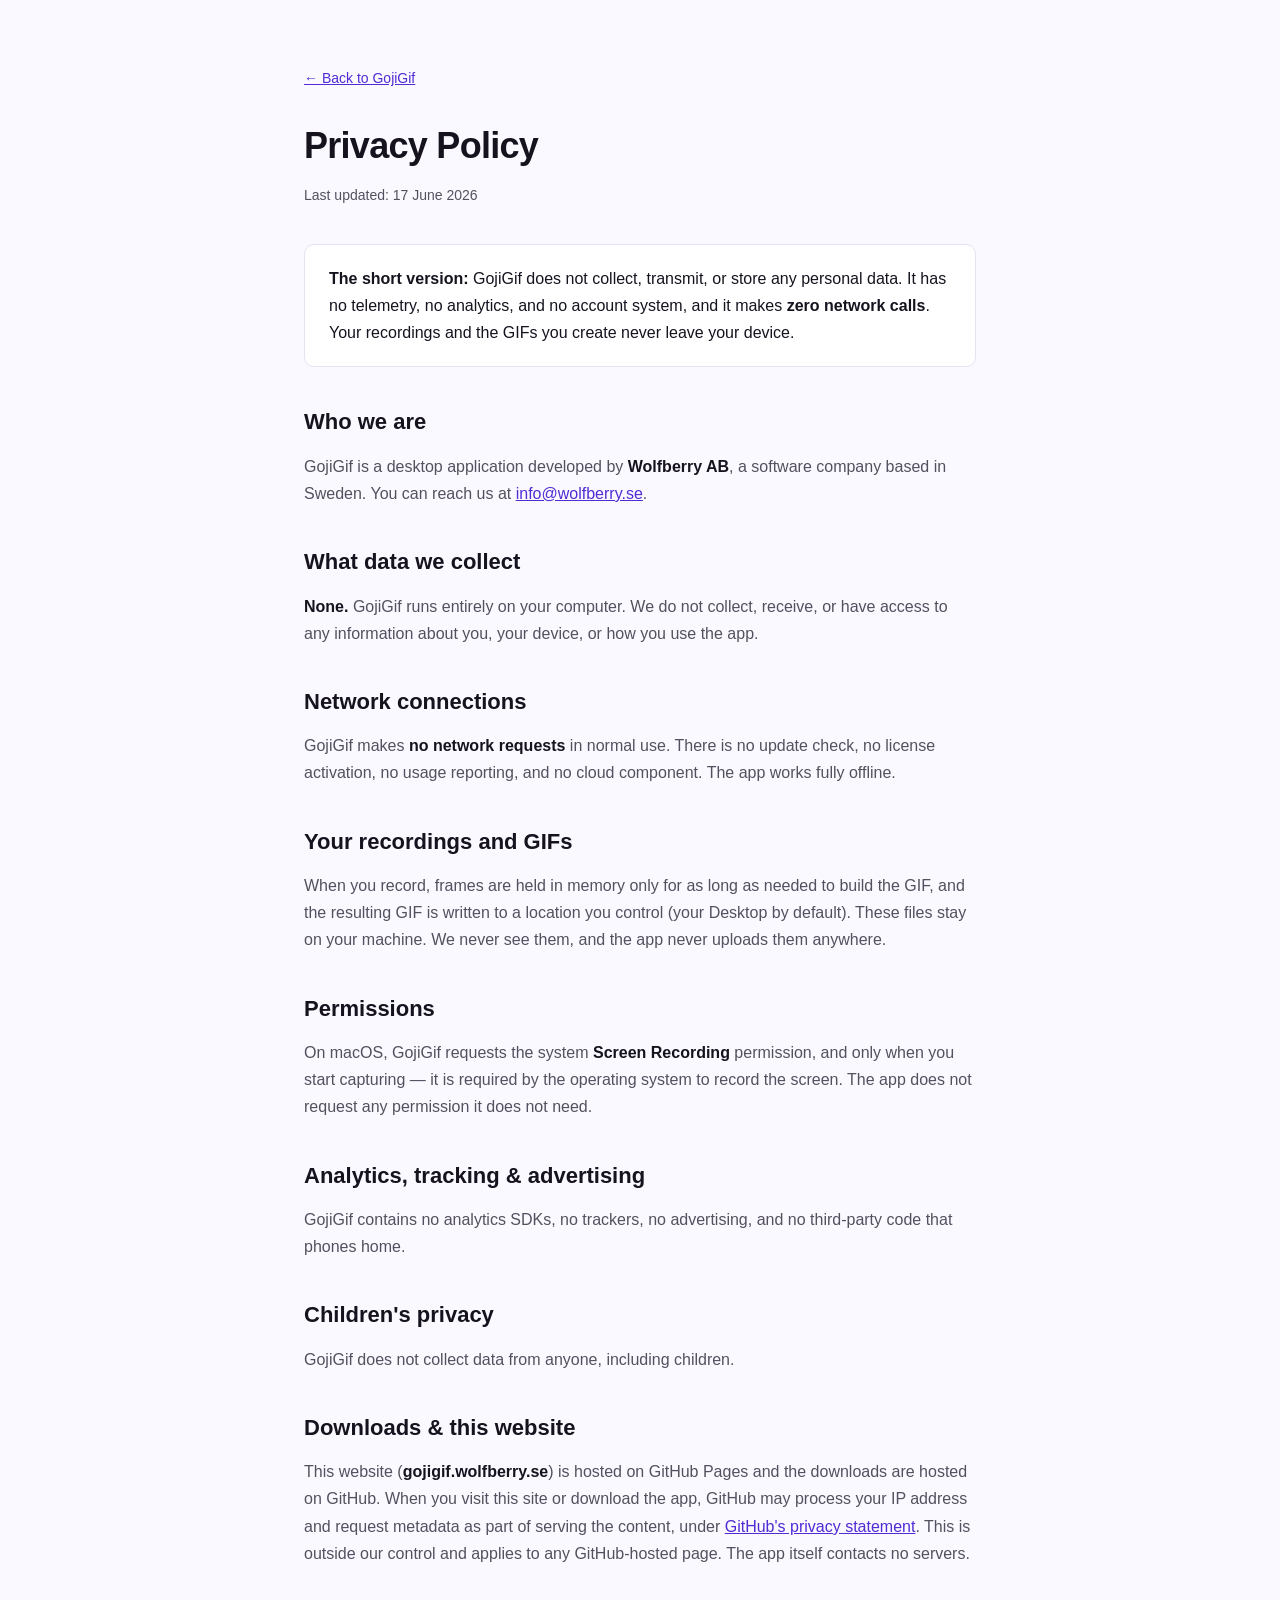
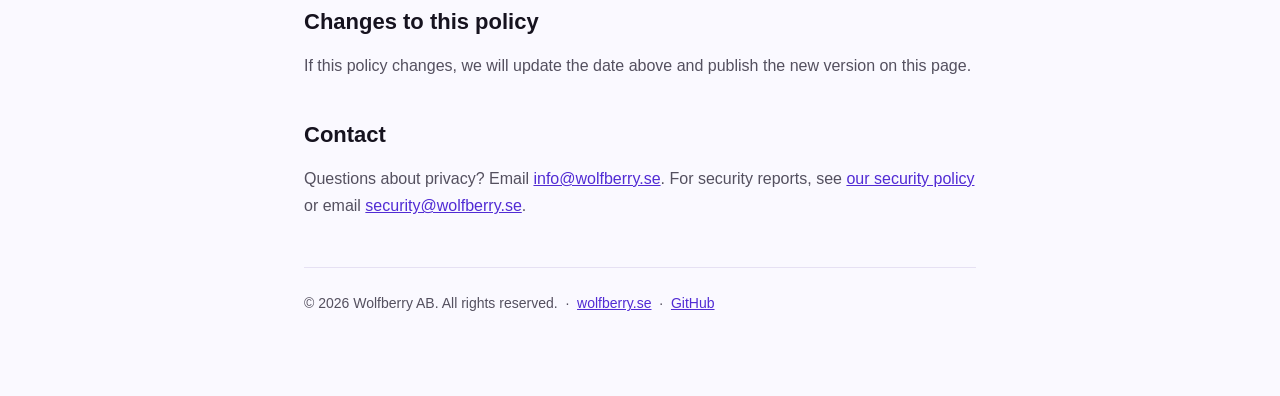
==== privacy-policy.html @ 91a50d97 "Sync public-repo from 40ad94af89de6f6329684efa122838d5ba8f1a79" ====
<!DOCTYPE html>
<html lang="en">
<head>
  <meta charset="UTF-8">
  <meta name="viewport" content="width=device-width, initial-scale=1.0">
  <meta http-equiv="Content-Security-Policy" content="default-src 'self'; style-src 'unsafe-inline'; img-src 'self' data:; base-uri 'self'; form-action 'self'; frame-ancestors 'none'; object-src 'none'">
  <meta http-equiv="X-Content-Type-Options" content="nosniff">
  <meta name="referrer" content="strict-origin-when-cross-origin">
  <meta name="robots" content="index, follow">
  <title>GojiGif — Privacy Policy</title>
  <meta name="description" content="GojiGif privacy policy. No telemetry, no analytics, no account, no cloud. GojiGif makes zero network calls.">
  <style>
    :root {
      --accent: #512BD4;
      --bg: #faf9ff;
      --text: #16131f;
      --text-secondary: #54505f;
      --border: #e6e1f3;
    }
    * { box-sizing: border-box; margin: 0; padding: 0; }
    body {
      font-family: 'Inter', -apple-system, BlinkMacSystemFont, 'Segoe UI', Roboto, Helvetica, Arial, sans-serif;
      color: var(--text); background: var(--bg); line-height: 1.7;
      -webkit-font-smoothing: antialiased;
    }
    .wrap { max-width: 720px; margin: 0 auto; padding: 64px 24px 80px; }
    a { color: var(--accent); }
    h1 { font-size: 36px; letter-spacing: -0.02em; margin-bottom: 8px; }
    .updated { color: var(--text-secondary); font-size: 14px; margin-bottom: 36px; }
    h2 { font-size: 22px; margin: 36px 0 12px; }
    p { margin-bottom: 14px; color: var(--text-secondary); }
    ul { margin: 0 0 14px 22px; color: var(--text-secondary); }
    li { margin-bottom: 6px; }
    strong { color: var(--text); }
    .tldr {
      background: #fff; border: 1px solid var(--border); border-radius: 10px;
      padding: 20px 24px; margin-bottom: 32px;
    }
    .tldr p { margin: 0; color: var(--text); }
    .back { display: inline-block; margin-bottom: 24px; font-size: 14px; }
    footer { margin-top: 48px; padding-top: 24px; border-top: 1px solid var(--border); font-size: 14px; color: var(--text-secondary); }
  </style>
</head>
<body>
  <div class="wrap">
    <a class="back" href="/">&larr; Back to GojiGif</a>
    <h1>Privacy Policy</h1>
    <p class="updated">Last updated: 17 June 2026</p>

    <div class="tldr">
      <p><strong>The short version:</strong> GojiGif does not collect, transmit, or store any
      personal data. It has no telemetry, no analytics, and no account system, and it makes
      <strong>zero network calls</strong>. Your recordings and the GIFs you create never leave
      your device.</p>
    </div>

    <h2>Who we are</h2>
    <p>GojiGif is a desktop application developed by <strong>Wolfberry AB</strong>, a software
    company based in Sweden. You can reach us at
    <a href="mailto:info@wolfberry.se">info@wolfberry.se</a>.</p>

    <h2>What data we collect</h2>
    <p><strong>None.</strong> GojiGif runs entirely on your computer. We do not collect, receive,
    or have access to any information about you, your device, or how you use the app.</p>

    <h2>Network connections</h2>
    <p>GojiGif makes <strong>no network requests</strong> in normal use. There is no update check,
    no license activation, no usage reporting, and no cloud component. The app works fully offline.</p>

    <h2>Your recordings and GIFs</h2>
    <p>When you record, frames are held in memory only for as long as needed to build the GIF, and
    the resulting GIF is written to a location you control (your Desktop by default). These files
    stay on your machine. We never see them, and the app never uploads them anywhere.</p>

    <h2>Permissions</h2>
    <p>On macOS, GojiGif requests the system <strong>Screen Recording</strong> permission, and only
    when you start capturing — it is required by the operating system to record the screen. The app
    does not request any permission it does not need.</p>

    <h2>Analytics, tracking &amp; advertising</h2>
    <p>GojiGif contains no analytics SDKs, no trackers, no advertising, and no third-party code that
    phones home.</p>

    <h2>Children's privacy</h2>
    <p>GojiGif does not collect data from anyone, including children.</p>

    <h2>Downloads &amp; this website</h2>
    <p>This website (<strong>gojigif.wolfberry.se</strong>) is hosted on GitHub Pages and the
    downloads are hosted on GitHub. When you visit this site or download the app, GitHub may process
    your IP address and request metadata as part of serving the content, under
    <a href="https://docs.github.com/site-policy/privacy-policies/github-privacy-statement" rel="noopener">GitHub's privacy statement</a>.
    This is outside our control and applies to any GitHub-hosted page. The app itself contacts no servers.</p>

    <h2>Changes to this policy</h2>
    <p>If this policy changes, we will update the date above and publish the new version on this page.</p>

    <h2>Contact</h2>
    <p>Questions about privacy? Email <a href="mailto:info@wolfberry.se">info@wolfberry.se</a>.
    For security reports, see <a href="/.well-known/security.txt">our security policy</a> or email
    <a href="mailto:security@wolfberry.se">security@wolfberry.se</a>.</p>

    <footer>
      &copy; 2026 Wolfberry AB. All rights reserved. &nbsp;&middot;&nbsp;
      <a href="https://wolfberry.se">wolfberry.se</a> &nbsp;&middot;&nbsp;
      <a href="https://github.com/wolfberry-ab/gojigif">GitHub</a>
    </footer>
  </div>
</body>
</html>
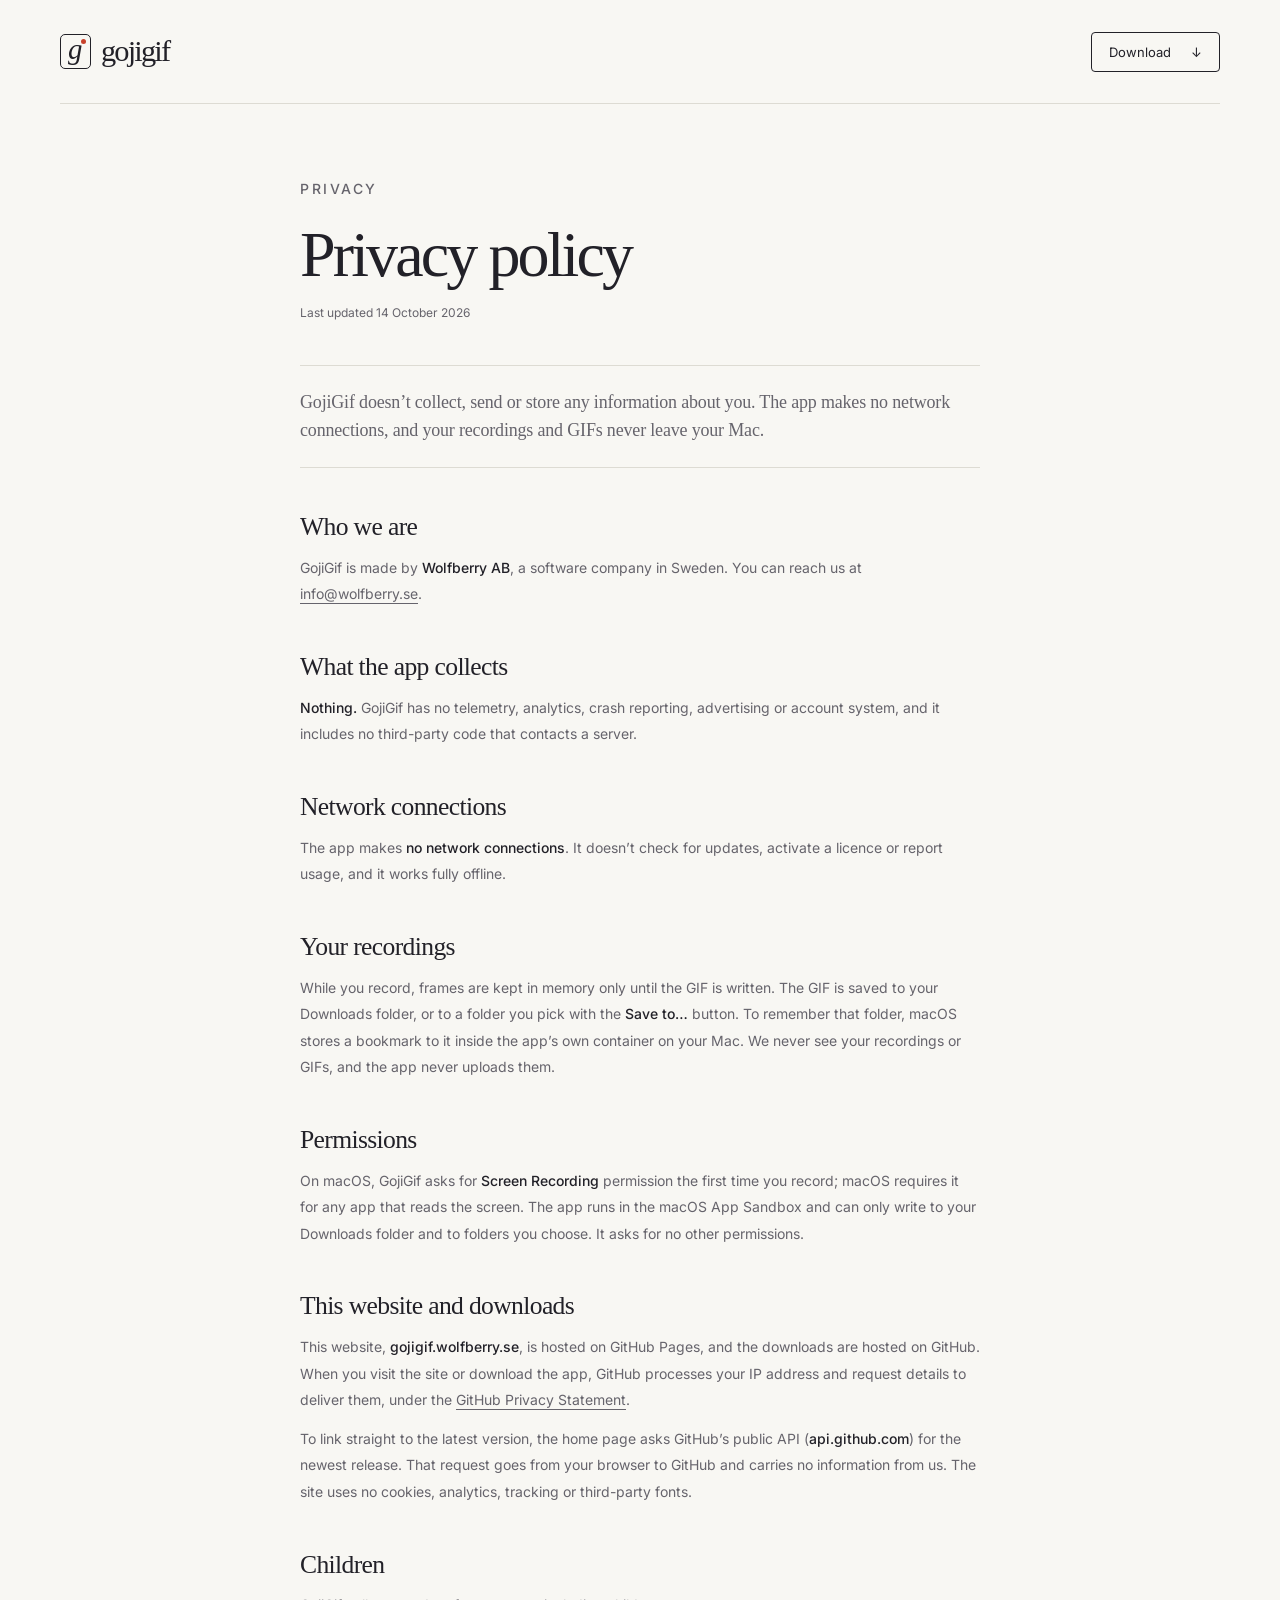
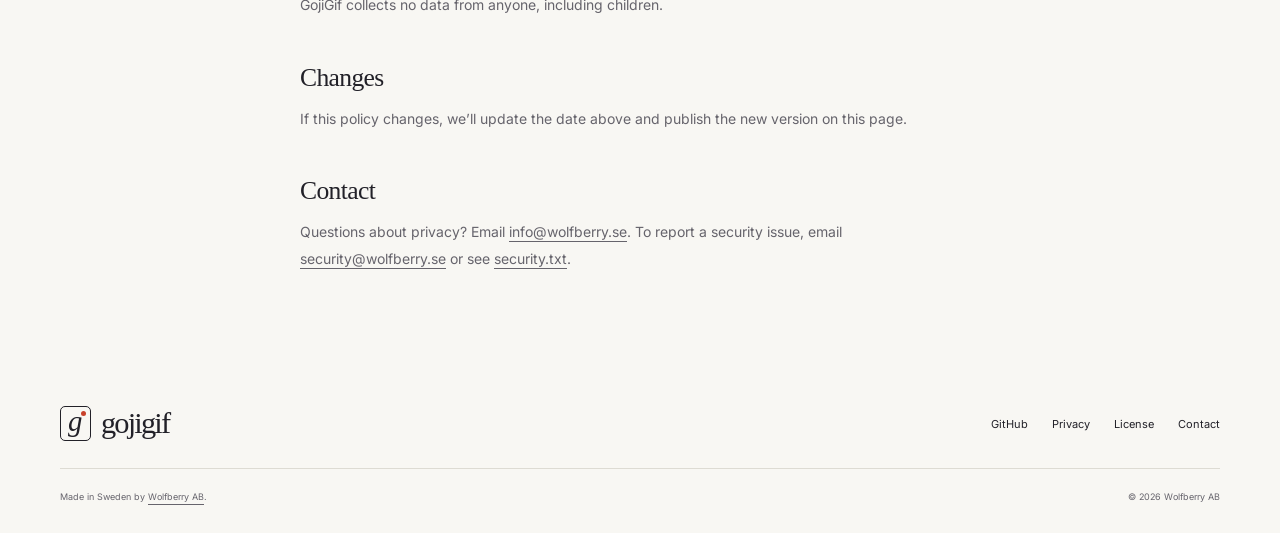
==== commit 694b187a: "Sync public-repo from 0a3dc6133a0f85c310ac3957d7caa83c9421f5ef" ====
--- a/privacy-policy.html
+++ b/privacy-policy.html
@@ -2,108 +2,75 @@
 <html lang="en">
 <head>
   <meta charset="UTF-8">
-  <meta name="viewport" content="width=device-width, initial-scale=1.0">
-  <meta http-equiv="Content-Security-Policy" content="default-src 'self'; style-src 'unsafe-inline'; img-src 'self' data:; base-uri 'self'; form-action 'self'; frame-ancestors 'none'; object-src 'none'">
-  <meta http-equiv="X-Content-Type-Options" content="nosniff">
+  <meta name="viewport" content="width=device-width, initial-scale=1">
+  <meta http-equiv="Content-Security-Policy" content="default-src 'self'; script-src 'none'; style-src 'self'; font-src 'self'; img-src 'self' data:; base-uri 'self'; form-action 'self'; object-src 'none'">
   <meta name="referrer" content="strict-origin-when-cross-origin">
-  <meta name="robots" content="index, follow">
-  <title>GojiGif — Privacy Policy</title>
-  <meta name="description" content="GojiGif privacy policy. No telemetry, no analytics, no account, no cloud. GojiGif makes zero network calls.">
-  <style>
-    :root {
-      --accent: #512BD4;
-      --bg: #faf9ff;
-      --text: #16131f;
-      --text-secondary: #54505f;
-      --border: #e6e1f3;
-    }
-    * { box-sizing: border-box; margin: 0; padding: 0; }
-    body {
-      font-family: 'Inter', -apple-system, BlinkMacSystemFont, 'Segoe UI', Roboto, Helvetica, Arial, sans-serif;
-      color: var(--text); background: var(--bg); line-height: 1.7;
-      -webkit-font-smoothing: antialiased;
-    }
-    .wrap { max-width: 720px; margin: 0 auto; padding: 64px 24px 80px; }
-    a { color: var(--accent); }
-    h1 { font-size: 36px; letter-spacing: -0.02em; margin-bottom: 8px; }
-    .updated { color: var(--text-secondary); font-size: 14px; margin-bottom: 36px; }
-    h2 { font-size: 22px; margin: 36px 0 12px; }
-    p { margin-bottom: 14px; color: var(--text-secondary); }
-    ul { margin: 0 0 14px 22px; color: var(--text-secondary); }
-    li { margin-bottom: 6px; }
-    strong { color: var(--text); }
-    .tldr {
-      background: #fff; border: 1px solid var(--border); border-radius: 10px;
-      padding: 20px 24px; margin-bottom: 32px;
-    }
-    .tldr p { margin: 0; color: var(--text); }
-    .back { display: inline-block; margin-bottom: 24px; font-size: 14px; }
-    footer { margin-top: 48px; padding-top: 24px; border-top: 1px solid var(--border); font-size: 14px; color: var(--text-secondary); }
-  </style>
+  <meta name="theme-color" content="#f8f7f3">
+  <title>Privacy Policy — GojiGif</title>
+  <meta name="description" content="GojiGif collects no data. No telemetry, no analytics, no account, and the app makes no network connections. Your recordings stay on your Mac.">
+  <link rel="canonical" href="https://gojigif.wolfberry.se/privacy-policy.html">
+  <link rel="icon" href="assets/favicon.svg" type="image/svg+xml">
+  <link rel="stylesheet" href="assets/site.css">
 </head>
 <body>
-  <div class="wrap">
-    <a class="back" href="/">&larr; Back to GojiGif</a>
-    <h1>Privacy Policy</h1>
-    <p class="updated">Last updated: 17 June 2026</p>
+  <a class="skip-link" href="#main">Skip to content</a>
+  <header class="site-header wrap">
+    <a class="wordmark" href="./" aria-label="GojiGif home"><span class="wordmark-mark" aria-hidden="true">g</span>gojigif</a>
+    <nav class="header-links" aria-label="Main navigation">
+      <a class="header-download" href="./#download">Download <span aria-hidden="true">↓</span></a>
+    </nav>
+  </header>
 
-    <div class="tldr">
-      <p><strong>The short version:</strong> GojiGif does not collect, transmit, or store any
-      personal data. It has no telemetry, no analytics, and no account system, and it makes
-      <strong>zero network calls</strong>. Your recordings and the GIFs you create never leave
-      your device.</p>
-    </div>
+  <main id="main" class="legal wrap">
+    <p class="eyebrow">Privacy</p>
+    <h1>Privacy policy</h1>
+    <p class="updated">Last updated 14 October 2026</p>
+
+    <p class="summary">GojiGif doesn’t collect, send or store any information about you. The app makes no network connections, and your recordings and GIFs never leave your Mac.</p>
 
     <h2>Who we are</h2>
-    <p>GojiGif is a desktop application developed by <strong>Wolfberry AB</strong>, a software
-    company based in Sweden. You can reach us at
-    <a href="mailto:info@wolfberry.se">info@wolfberry.se</a>.</p>
+    <p>GojiGif is made by <strong>Wolfberry AB</strong>, a software company in Sweden. You can reach us at <a href="mailto:info@wolfberry.se">info@wolfberry.se</a>.</p>
 
-    <h2>What data we collect</h2>
-    <p><strong>None.</strong> GojiGif runs entirely on your computer. We do not collect, receive,
-    or have access to any information about you, your device, or how you use the app.</p>
+    <h2>What the app collects</h2>
+    <p><strong>Nothing.</strong> GojiGif has no telemetry, analytics, crash reporting, advertising or account system, and it includes no third-party code that contacts a server.</p>
 
     <h2>Network connections</h2>
-    <p>GojiGif makes <strong>no network requests</strong> in normal use. There is no update check,
-    no license activation, no usage reporting, and no cloud component. The app works fully offline.</p>
+    <p>The app makes <strong>no network connections</strong>. It doesn’t check for updates, activate a licence or report usage, and it works fully offline.</p>
 
-    <h2>Your recordings and GIFs</h2>
-    <p>When you record, frames are held in memory only for as long as needed to build the GIF, and
-    the resulting GIF is written to a location you control (your Desktop by default). These files
-    stay on your machine. We never see them, and the app never uploads them anywhere.</p>
+    <h2>Your recordings</h2>
+    <p>While you record, frames are kept in memory only until the GIF is written. The GIF is saved to your Downloads folder, or to a folder you pick with the <strong>Save to…</strong> button. To remember that folder, macOS stores a bookmark to it inside the app’s own container on your Mac. We never see your recordings or GIFs, and the app never uploads them.</p>
 
     <h2>Permissions</h2>
-    <p>On macOS, GojiGif requests the system <strong>Screen Recording</strong> permission, and only
-    when you start capturing — it is required by the operating system to record the screen. The app
-    does not request any permission it does not need.</p>
+    <p>On macOS, GojiGif asks for <strong>Screen Recording</strong> permission the first time you record; macOS requires it for any app that reads the screen. The app runs in the macOS App Sandbox and can only write to your Downloads folder and to folders you choose. It asks for no other permissions.</p>
 
-    <h2>Analytics, tracking &amp; advertising</h2>
-    <p>GojiGif contains no analytics SDKs, no trackers, no advertising, and no third-party code that
-    phones home.</p>
+    <h2>This website and downloads</h2>
+    <p>This website, <strong>gojigif.wolfberry.se</strong>, is hosted on GitHub Pages, and the downloads are hosted on GitHub. When you visit the site or download the app, GitHub processes your IP address and request details to deliver them, under the <a href="https://docs.github.com/site-policy/privacy-policies/github-privacy-statement">GitHub Privacy Statement</a>.</p>
+    <p>To link straight to the latest version, the home page asks GitHub’s public API (<strong>api.github.com</strong>) for the newest release. That request goes from your browser to GitHub and carries no information from us. The site uses no cookies, analytics, tracking or third-party fonts.</p>
 
-    <h2>Children's privacy</h2>
-    <p>GojiGif does not collect data from anyone, including children.</p>
+    <h2>Children</h2>
+    <p>GojiGif collects no data from anyone, including children.</p>
 
-    <h2>Downloads &amp; this website</h2>
-    <p>This website (<strong>gojigif.wolfberry.se</strong>) is hosted on GitHub Pages and the
-    downloads are hosted on GitHub. When you visit this site or download the app, GitHub may process
-    your IP address and request metadata as part of serving the content, under
-    <a href="https://docs.github.com/site-policy/privacy-policies/github-privacy-statement" rel="noopener">GitHub's privacy statement</a>.
-    This is outside our control and applies to any GitHub-hosted page. The app itself contacts no servers.</p>
-
-    <h2>Changes to this policy</h2>
-    <p>If this policy changes, we will update the date above and publish the new version on this page.</p>
+    <h2>Changes</h2>
+    <p>If this policy changes, we’ll update the date above and publish the new version on this page.</p>
 
     <h2>Contact</h2>
-    <p>Questions about privacy? Email <a href="mailto:info@wolfberry.se">info@wolfberry.se</a>.
-    For security reports, see <a href="/.well-known/security.txt">our security policy</a> or email
-    <a href="mailto:security@wolfberry.se">security@wolfberry.se</a>.</p>
+    <p>Questions about privacy? Email <a href="mailto:info@wolfberry.se">info@wolfberry.se</a>. To report a security issue, email <a href="mailto:security@wolfberry.se">security@wolfberry.se</a> or see <a href=".well-known/security.txt">security.txt</a>.</p>
+  </main>
 
-    <footer>
-      &copy; 2026 Wolfberry AB. All rights reserved. &nbsp;&middot;&nbsp;
-      <a href="https://wolfberry.se">wolfberry.se</a> &nbsp;&middot;&nbsp;
-      <a href="https://github.com/wolfberry-ab/gojigif">GitHub</a>
-    </footer>
-  </div>
+  <footer class="site-footer wrap">
+    <div class="footer-main">
+      <a class="wordmark" href="./" aria-label="GojiGif home"><span class="wordmark-mark" aria-hidden="true">g</span>gojigif</a>
+      <nav class="footer-links" aria-label="Footer navigation">
+        <a href="https://github.com/wolfberry-ab/gojigif">GitHub</a>
+        <a href="privacy-policy.html">Privacy</a>
+        <a href="https://github.com/wolfberry-ab/gojigif/blob/main/LICENSE">License</a>
+        <a href="mailto:info@wolfberry.se">Contact</a>
+      </nav>
+    </div>
+    <div class="footer-bottom">
+      <p>Made in Sweden by <a href="https://wolfberry.se">Wolfberry AB</a>.</p>
+      <p>© 2026 Wolfberry AB</p>
+    </div>
+  </footer>
 </body>
 </html>
--- a/assets/site.css
+++ b/assets/site.css
@@ -0,0 +1,323 @@
+@font-face {
+  font-family: Inter;
+  font-style: normal;
+  font-weight: 400;
+  font-display: swap;
+  src: url('fonts/inter-latin-400-normal.woff2') format('woff2');
+}
+@font-face {
+  font-family: Inter;
+  font-style: normal;
+  font-weight: 500;
+  font-display: swap;
+  src: url('fonts/inter-latin-500-normal.woff2') format('woff2');
+}
+@font-face {
+  font-family: Inter;
+  font-style: normal;
+  font-weight: 600;
+  font-display: swap;
+  src: url('fonts/inter-latin-600-normal.woff2') format('woff2');
+}
+
+:root {
+  color-scheme: light;
+  --paper: #f8f7f3;
+  --ink: #222128;
+  --muted: #66646c;
+  --line: #dddbd3;
+  --wash: #eeede7;
+  --goji: #c8412b;        /* recording red — used sparingly */
+  /* The app's own palette (src/app/GojiGif/Resources/Styles/Colors.xaml), so the
+     illustration matches what people will see after they install. */
+  --app-bg: #121218;
+  --app-surface: #1c1c26;
+  --app-stroke: #2c2c3a;
+  --app-on: #f2f2f6;
+  --app-muted: #a6a6b4;
+  --app-accent: #5e6ad2;
+  --app-button: #8a93ec;   /* PrimaryDark: buttons in the app's dark theme */
+  --serif: 'Iowan Old Style', 'Palatino Linotype', 'Book Antiqua', Georgia, serif;
+  --sans: Inter, -apple-system, BlinkMacSystemFont, 'Segoe UI', sans-serif;
+}
+
+* { box-sizing: border-box; }
+html { scroll-behavior: smooth; scroll-padding-top: 28px; }
+body { margin: 0; background: var(--paper); color: var(--ink); font-family: var(--sans); -webkit-font-smoothing: antialiased; }
+button { font: inherit; color: inherit; cursor: pointer; }
+button, a { -webkit-tap-highlight-color: transparent; }
+a { color: inherit; text-decoration-thickness: 1px; text-underline-offset: 4px; }
+img, svg { display: block; max-width: 100%; }
+figure, p, h1, h2, h3 { margin: 0; }
+::selection { background: #e3dcd2; color: var(--ink); }
+:focus-visible { outline: 2px solid var(--ink); outline-offset: 5px; }
+[hidden] { display: none !important; }
+.wrap { width: min(1160px, calc(100% - 96px)); margin-inline: auto; }
+.eyebrow { font-size: .625rem; font-weight: 500; letter-spacing: .18em; line-height: 1.6; text-transform: uppercase; }
+.skip-link { position: absolute; left: 24px; top: -80px; padding: 14px 20px; background: var(--ink); color: var(--paper); z-index: 20; }
+.skip-link:focus { top: 16px; }
+
+/* ---- header ------------------------------------------------------------- */
+.site-header { min-height: 104px; display: flex; align-items: center; justify-content: space-between; border-bottom: 1px solid var(--line); gap: 32px; }
+.wordmark { display: inline-flex; align-items: center; gap: 10px; text-decoration: none; font-family: var(--serif); font-size: 1.9rem; letter-spacing: -.06em; line-height: 1; }
+.wordmark-mark { position: relative; font-family: var(--serif); font-style: italic; font-size: 1.8rem; border: 1px solid currentColor; border-radius: 5px; width: 31px; height: 35px; line-height: 29px; text-align: center; padding-right: 3px; letter-spacing: -.08em; }
+.wordmark-mark::after { content: ''; position: absolute; top: 4px; right: 4px; width: 5px; height: 5px; border-radius: 50%; background: var(--goji); }
+.header-links { display: flex; align-items: center; gap: 32px; font-size: .8125rem; }
+.header-links a { text-decoration: none; }
+.header-links a:hover { text-decoration: underline; }
+.header-links .header-download { border: 1px solid var(--ink); padding: 11px 17px; border-radius: 4px; }
+.header-download span { margin-left: 16px; }
+
+/* ---- hero --------------------------------------------------------------- */
+.hero { padding-block: 67px 52px; text-align: center; }
+.hero h1 { font-family: var(--serif); font-weight: 400; font-size: clamp(4.1rem, 7vw, 6.5rem); line-height: .99; letter-spacing: -.06em; margin: 23px 0 24px; }
+.hero h1 em { font-weight: 400; }
+.hero .intro { font-size: .9375rem; line-height: 1.8; color: var(--muted); max-width: 470px; margin-inline: auto; }
+.hero-actions { display: flex; align-items: center; justify-content: center; gap: 24px; margin-top: 27px; }
+.button { display: inline-flex; align-items: center; justify-content: center; gap: 22px; min-height: 46px; padding: 13px 23px; border-radius: 4px; font-size: .75rem; font-weight: 500; line-height: 1.5; text-decoration: none; border: 1px solid var(--ink); background: var(--ink); color: var(--paper); transition: background-color .15s ease, transform .15s ease; }
+.button:hover { background: #3d3c44; transform: translateY(-1px); }
+.text-link { font-size: .75rem; line-height: 1.6; }
+.text-link span { display: inline-block; margin-left: 9px; }
+.hero-note { font-size: .625rem; color: var(--muted); margin-top: 16px; letter-spacing: .01em; }
+
+/* ---- product illustration (the app window, drawn in HTML) --------------- */
+.product-stage { background: #e7e5de; padding: 35px 50px 0; border-radius: 7px; overflow: hidden; }
+.stage-heading { display: flex; justify-content: space-between; align-items: center; gap: 20px; margin-bottom: 26px; }
+.stage-heading .eyebrow { font-size: .5625rem; }
+.stage-heading .stage-state { display: inline-flex; align-items: center; gap: 8px; font-size: .625rem; color: var(--muted); }
+.rec-dot { width: 7px; height: 7px; border-radius: 50%; background: var(--goji); animation: rec 1.2s ease-in-out infinite; }
+@keyframes rec { 50% { opacity: .25; } }
+
+.app-window { max-width: 986px; margin: 0 auto; background: var(--app-bg); color: var(--app-on); border-radius: 10px 10px 0 0; border: 1px solid #00000040; border-bottom: 0; box-shadow: 0 18px 50px #2a271f26; overflow: hidden; font-size: 11px; }
+.app-titlebar { height: 34px; display: flex; align-items: center; gap: 7px; padding: 0 13px; border-bottom: 1px solid #000; background: #1a1a22; }
+.app-titlebar i { width: 11px; height: 11px; border-radius: 50%; background: #ff5f57; }
+.app-titlebar i:nth-child(2) { background: #febc2e; }
+.app-titlebar i:nth-child(3) { background: #28c840; }
+.app-titlebar span { flex: 1; text-align: center; margin-right: 52px; color: var(--app-muted); font-weight: 500; }
+.app-body { padding: 14px; display: grid; grid-template-columns: minmax(0, 1fr); gap: 10px; }
+.app-toolbar { display: flex; align-items: center; gap: 8px; flex-wrap: wrap; background: var(--app-surface); border: 1px solid var(--app-stroke); border-radius: 8px; padding: 9px 11px; }
+.app-btn { padding: 6px 11px; border-radius: 6px; background: var(--app-button); color: #0e0e12; font-weight: 500; white-space: nowrap; }
+.app-btn[aria-disabled='true'] { opacity: .38; }
+.app-sep { width: 1px; height: 18px; background: var(--app-stroke); margin-inline: 4px; }
+.app-toggle { display: inline-flex; align-items: center; gap: 6px; color: var(--app-muted); white-space: nowrap; }
+.app-toggle b { width: 22px; height: 13px; border-radius: 7px; background: #3a3a4a; position: relative; }
+.app-toggle b::after { content: ''; position: absolute; top: 2px; left: 2px; width: 9px; height: 9px; border-radius: 50%; background: #d0d0da; }
+.app-toggle.on b { background: var(--app-accent); }
+.app-toggle.on b::after { left: 11px; background: #fff; }
+.app-fps { margin-left: auto; display: inline-flex; align-items: center; gap: 6px; color: var(--app-muted); }
+.app-fps strong { color: var(--app-on); font-weight: 500; }
+.app-status { color: var(--app-muted); padding-inline: 4px; display: flex; align-items: center; gap: 7px; }
+.app-canvas { position: relative; aspect-ratio: 16 / 9; background: #0c0c11; border: 1px solid var(--app-stroke); border-radius: 8px; overflow: hidden; }
+/* An abstract desktop: wallpaper and two windows, no real content. */
+.desk { position: absolute; inset: 5%; border-radius: 4px; background: linear-gradient(150deg, #34405a 0%, #6a6585 48%, #b98f7e 100%); overflow: hidden; }
+.desk-win { position: absolute; background: #f3f2ee; border-radius: 4px; box-shadow: 0 6px 18px #0004; }
+.desk-win::before { content: ''; position: absolute; left: 0; right: 0; top: 0; height: 9%; background: #e2e0da; border-radius: 4px 4px 0 0; }
+.desk-a { left: 4%; top: 9%; width: 34%; height: 70%; }
+.desk-a::after { content: ''; position: absolute; left: 10%; right: 18%; top: 20%; height: 52%; background: repeating-linear-gradient(#c9c6bd 0 4px, transparent 4px 13px); opacity: .7; }
+.desk-b { left: 42%; top: 13%; width: 52%; height: 74%; }
+/* 41% of the width at the canvas's 16:9 = the GIF's own 16:10, so nothing is cropped. */
+.selection { position: absolute; left: 47%; top: 26%; width: 41%; height: 45.55%; outline: 1.5px solid var(--app-accent); background: #5e6ad21a; box-shadow: 0 0 0 999px #0c0c1152; }
+.selection img { width: 100%; height: 100%; object-fit: cover; }
+.selection i { position: absolute; width: 9px; height: 9px; background: var(--app-accent); border-radius: 2px; }
+.selection i:nth-of-type(1) { left: -5px; top: -5px; }
+.selection i:nth-of-type(2) { right: -5px; top: -5px; }
+.selection i:nth-of-type(3) { left: -5px; bottom: -5px; }
+.selection i:nth-of-type(4) { right: -5px; bottom: -5px; }
+.app-footer { display: flex; align-items: center; gap: 8px; background: var(--app-surface); border: 1px solid var(--app-stroke); border-radius: 8px; padding: 9px 11px; }
+.app-footer .path { flex: 1; min-width: 0; color: var(--app-muted); overflow: hidden; text-overflow: ellipsis; white-space: nowrap; }
+
+.product-caption { display: flex; justify-content: space-between; gap: 24px; padding: 17px 0; font-size: .625rem; color: var(--muted); line-height: 1.6; }
+.product-caption strong { color: var(--ink); font-weight: 500; }
+.product-caption .caption-right { text-align: right; }
+.trust-strip { padding-block: 27px; display: flex; justify-content: center; gap: 64px; border-block: 1px solid var(--line); margin-top: 36px; }
+.trust-strip p { font-size: .625rem; letter-spacing: .035em; display: flex; align-items: center; gap: 10px; }
+.trust-strip svg { width: 15px; height: 15px; stroke-width: 1.2; }
+
+/* ---- sections ----------------------------------------------------------- */
+.section { padding-block: 112px; }
+.section-heading { display: flex; justify-content: space-between; align-items: flex-end; gap: 48px; margin-bottom: 43px; }
+.section-heading h2 { font-family: var(--serif); font-size: clamp(2.5rem, 4.5vw, 4rem); font-weight: 400; letter-spacing: -.045em; line-height: 1.08; margin-top: 18px; }
+.section-heading > p { max-width: 310px; font-size: .875rem; line-height: 1.85; color: var(--muted); }
+
+.steps { display: grid; grid-template-columns: repeat(3, 1fr); border-block: 1px solid var(--line); counter-reset: step; }
+.step { padding: 30px 32px 34px 0; }
+.step + .step { padding-left: 32px; border-left: 1px solid var(--line); }
+.step-number { font-size: .625rem; color: var(--muted); margin-bottom: 14px; }
+.step h3 { font: 400 1.65rem/1.2 var(--serif); letter-spacing: -.025em; margin-bottom: 12px; }
+.step p { font-size: .875rem; line-height: 1.85; color: var(--muted); max-width: 320px; }
+
+.output { display: grid; grid-template-columns: 1fr 1.05fr; gap: 90px; align-items: center; margin-top: 112px; }
+.output-copy h2 { font: 400 clamp(2.6rem, 4.4vw, 3.9rem)/1.08 var(--serif); letter-spacing: -.045em; margin: 20px 0 24px; }
+.output-copy > p:not(.eyebrow) { font-size: .875rem; color: var(--muted); line-height: 1.85; max-width: 380px; }
+.output-facts { list-style: none; padding: 0; margin: 26px 0 0; border-top: 1px solid var(--line); }
+.output-facts li { display: flex; justify-content: space-between; gap: 20px; font-size: .75rem; padding-block: 11px; border-bottom: 1px solid var(--line); }
+.output-facts span:last-child { color: var(--muted); text-align: right; }
+.gif-art { background: #ebe8e1; padding: 35px; border-radius: 5px; }
+.gif-frame { background: #fff; border: 1px solid #dcd9d0; padding: 10px; box-shadow: 0 5px 15px #3c352908; }
+.gif-frame img { width: 100%; height: auto; }
+.gif-meta { display: flex; justify-content: space-between; gap: 15px; color: #6c6b63; font-size: .5625rem; letter-spacing: .13em; text-transform: uppercase; padding-top: 10px; }
+.gif-caption { text-align: center; font-size: .5625rem; color: #6c6b63; margin-top: 20px; }
+
+.small-features { display: grid; grid-template-columns: repeat(3, 1fr); gap: 40px 40px; border-top: 1px solid var(--line); margin-top: 112px; padding-top: 28px; }
+.small-features h3 { font-size: .8125rem; font-weight: 500; margin-bottom: 10px; }
+.small-features p { font-size: .8125rem; color: var(--muted); line-height: 1.85; }
+
+.privacy-section { background: #25242a; color: #f1f0ea; padding-block: 86px; }
+.privacy-inner { display: grid; grid-template-columns: 1fr 1fr; gap: 80px; align-items: center; }
+.privacy-section .eyebrow { color: #c5c3bb; }
+.privacy-section h2 { font: 400 clamp(2.7rem, 4.2vw, 3.8rem)/1.1 var(--serif); letter-spacing: -.04em; margin-top: 22px; }
+.privacy-section h2 em { font-weight: 400; color: #ddd6cc; }
+.privacy-copy > p { color: #cfcdc5; font-size: .875rem; line-height: 1.9; max-width: 400px; }
+.privacy-facts { list-style: none; padding: 0; margin: 22px 0 25px; display: grid; grid-template-columns: 1fr 1fr; gap: 13px 20px; }
+.privacy-facts li { font-size: .75rem; color: #e8e7df; }
+.privacy-facts li::before { content: '—'; color: #a9a59a; margin-right: 9px; }
+.privacy-section a { color: #ebeae2; }
+.privacy-section :focus-visible { outline-color: var(--paper); }
+
+.faq-section { display: grid; grid-template-columns: .85fr 1.15fr; gap: 70px; }
+.faq-title h2 { font: 400 2.5rem/1.15 var(--serif); letter-spacing: -.035em; margin: 18px 0; }
+.faq-title > p:last-child { font-size: .8125rem; color: var(--muted); line-height: 1.8; }
+.faq-list details { border-top: 1px solid var(--line); }
+.faq-list details:last-child { border-bottom: 1px solid var(--line); }
+.faq-list summary { list-style: none; cursor: pointer; display: flex; justify-content: space-between; align-items: center; gap: 25px; padding-block: 22px; font-size: .875rem; font-weight: 500; line-height: 1.6; }
+.faq-list summary::-webkit-details-marker { display: none; }
+.faq-list summary::after { content: '+'; font-size: 1.125rem; font-weight: 400; }
+.faq-list details[open] summary::after { content: '−'; }
+.faq-list details > p { font-size: .8125rem; color: var(--muted); line-height: 1.9; padding: 0 25px 22px 0; }
+
+.download-section { background: #eae8e1; padding-block: 77px 65px; }
+.download-top { display: flex; align-items: flex-end; justify-content: space-between; gap: 40px; margin-bottom: 36px; }
+.download-top h2 { font: 400 clamp(2.7rem, 4.8vw, 4.5rem)/1.05 var(--serif); letter-spacing: -.05em; margin: 18px 0; }
+.download-top p:last-child { color: var(--muted); font-size: .75rem; line-height: 1.8; }
+.download-platforms { display: grid; grid-template-columns: repeat(2, 1fr); border-block: 1px solid #cfccc2; }
+.download-platform { padding: 25px 28px 25px 0; }
+.download-platform + .download-platform { padding-left: 28px; border-left: 1px solid #cfccc2; }
+.download-platform h3 { font: 400 1.375rem/1.2 var(--serif); letter-spacing: -.02em; margin-bottom: 12px; }
+.download-platform ul { display: flex; flex-wrap: wrap; gap: 10px 16px; padding: 0; list-style: none; margin: 0; }
+.download-platform a { font-size: .8125rem; line-height: 1.7; }
+.download-platform .soon { font-size: .8125rem; line-height: 1.7; color: var(--muted); }
+.download-platform p { margin-top: 11px; font-size: .6875rem; color: var(--muted); line-height: 1.6; }
+.download-fineprint { margin-top: 23px; font-size: .6875rem; line-height: 1.9; color: var(--muted); }
+
+.site-footer { padding-block: 38px 28px; }
+.footer-main { display: flex; align-items: center; justify-content: space-between; gap: 30px; }
+.footer-links { display: flex; gap: 24px; flex-wrap: wrap; }
+.footer-links a { font-size: .6875rem; text-decoration: none; }
+.footer-links a:hover { text-decoration: underline; }
+.footer-bottom { display: flex; justify-content: space-between; gap: 25px; margin-top: 27px; padding-top: 20px; border-top: 1px solid var(--line); color: var(--muted); font-size: .5625rem; line-height: 1.8; }
+
+/* ---- legal pages (privacy policy) --------------------------------------- */
+.legal { max-width: 680px; padding-block: 72px 96px; }
+.legal h1 { font: 400 clamp(2.8rem, 6vw, 4rem)/1.05 var(--serif); letter-spacing: -.045em; margin: 18px 0 14px; }
+.legal .updated { font-size: .75rem; color: var(--muted); margin-bottom: 40px; }
+.legal .summary { border-block: 1px solid var(--line); padding-block: 22px; margin-bottom: 18px; font: 1.125rem/1.6 var(--serif); letter-spacing: -.01em; }
+.legal h2 { font: 400 1.6rem/1.2 var(--serif); letter-spacing: -.025em; margin: 44px 0 12px; }
+.legal p, .legal li { font-size: .875rem; line-height: 1.9; color: var(--muted); }
+.legal p + p { margin-top: 12px; }
+.legal ul { padding-left: 18px; margin: 10px 0 0; }
+.legal strong { color: var(--ink); font-weight: 500; }
+
+/* ---- responsive --------------------------------------------------------- */
+@media (min-width: 1600px) {
+  .wrap { width: min(1240px, calc(100% - 120px)); }
+  .hero { padding-top: 82px; }
+}
+@media (max-width: 900px) {
+  .wrap { width: calc(100% - 64px); }
+  .header-links { gap: 24px; }
+  .section { padding-block: 80px; }
+  .section-heading { gap: 35px; }
+  .section-heading > p { max-width: 240px; }
+  .product-stage { padding-inline: 28px; }
+  .trust-strip { gap: 30px; }
+  .app-window { font-size: 10px; }
+  .app-toggle.optional { display: none; }
+  .step { padding-right: 22px; }
+  .step + .step { padding-left: 22px; }
+  .output { gap: 45px; margin-top: 80px; }
+  .gif-art { padding: 25px; }
+  .small-features { margin-top: 80px; }
+  .privacy-inner { gap: 45px; }
+  .privacy-facts { grid-template-columns: 1fr; }
+  .faq-section { gap: 45px; }
+}
+@media (max-width: 640px) {
+  html { scroll-padding-top: 20px; }
+  .wrap { width: calc(100% - 40px); }
+  .site-header { min-height: 80px; gap: 20px; }
+  .wordmark { font-size: 1.65rem; }
+  .wordmark-mark { width: 27px; height: 31px; font-size: 1.55rem; line-height: 25px; }
+  .header-links { gap: 17px; font-size: .6875rem; }
+  .header-links .desktop-link { display: none; }
+  .header-links .header-download { padding: 9px 12px; }
+  .header-download span { margin-left: 7px; }
+  .hero { padding-block: 48px 35px; }
+  .hero h1 { font-size: clamp(3.3rem, 13vw, 4.6rem); margin-block: 21px; }
+  .hero .intro { font-size: .8125rem; max-width: 300px; }
+  .hero-actions { gap: 19px; margin-top: 25px; }
+  .button { padding-inline: 17px; font-size: .6875rem; min-height: 45px; gap: 14px; }
+  .text-link { font-size: .6875rem; }
+  .hero-note { font-size: .5625rem; }
+  .product-stage { padding: 19px 12px 0; }
+  .stage-heading { margin-bottom: 17px; }
+  .stage-heading .eyebrow { font-size: .5rem; letter-spacing: .08em; }
+  .app-window { font-size: 8.5px; border-radius: 7px 7px 0 0; }
+  .app-titlebar { height: 24px; gap: 5px; padding-inline: 9px; }
+  .app-titlebar i { width: 8px; height: 8px; }
+  .app-titlebar span { margin-right: 30px; }
+  .app-body { padding: 8px; gap: 7px; }
+  .app-toolbar, .app-footer { padding: 6px 7px; gap: 5px; border-radius: 6px; }
+  .app-btn { padding: 4px 7px; }
+  .app-sep, .app-toggle, .app-btn.minor { display: none; }
+  .app-canvas { border-radius: 6px; }
+  .selection i { width: 6px; height: 6px; }
+  .selection i:nth-of-type(odd) { left: -3px; }
+  .selection i:nth-of-type(even) { right: -3px; }
+  .selection i:nth-of-type(-n+2) { top: -3px; }
+  .selection i:nth-of-type(n+3) { bottom: -3px; }
+  .product-caption { padding-block: 13px; font-size: .5625rem; gap: 20px; }
+  .product-caption .caption-right { max-width: 150px; }
+  .trust-strip { margin-top: 23px; padding-block: 23px; display: grid; grid-template-columns: 1fr 1fr; gap: 17px 20px; }
+  .trust-strip p { font-size: .5625rem; gap: 8px; }
+  .trust-strip p:last-child { grid-column: 1 / -1; justify-self: center; }
+  .section { padding-block: 68px; }
+  .section-heading { display: block; margin-bottom: 30px; }
+  .section-heading h2 { font-size: 2.7rem; }
+  .section-heading > p { max-width: 330px; margin-top: 20px; }
+  .steps { grid-template-columns: 1fr; }
+  .step, .step + .step { padding: 24px 0; border-left: 0; }
+  .step + .step { border-top: 1px solid var(--line); }
+  .step h3 { font-size: 1.5rem; }
+  .output { grid-template-columns: 1fr; gap: 32px; margin-top: 68px; }
+  .output-copy h2 { font-size: 2.8rem; }
+  .gif-art { padding: 18px; }
+  .small-features { grid-template-columns: 1fr; gap: 25px; margin-top: 60px; }
+  .privacy-section { padding-block: 62px; }
+  .privacy-inner { grid-template-columns: 1fr; gap: 30px; }
+  .privacy-section h2 { font-size: 2.9rem; }
+  .privacy-facts { grid-template-columns: 1fr 1fr; gap: 15px 10px; }
+  .privacy-facts li { font-size: .625rem; }
+  .faq-section { grid-template-columns: 1fr; gap: 28px; }
+  .faq-title h2 { font-size: 2.4rem; }
+  .faq-list summary { min-height: 64px; }
+  .download-section { padding-block: 58px 40px; }
+  .download-top { display: block; margin-bottom: 29px; }
+  .download-top h2 { font-size: 3.3rem; }
+  .download-top > .button { margin-top: 25px; }
+  .download-platforms { grid-template-columns: 1fr; }
+  .download-platform, .download-platform + .download-platform { padding: 22px 0; border-left: 0; }
+  .download-platform + .download-platform { border-top: 1px solid #cfccc2; }
+  .download-platform p, .download-fineprint { font-size: .625rem; }
+  .footer-main { align-items: flex-start; }
+  .footer-links { max-width: 170px; gap: 15px 20px; justify-content: flex-end; }
+  .footer-bottom { flex-direction: column; gap: 8px; }
+  .legal { padding-block: 48px 64px; }
+}
+@media (max-width: 360px) {
+  .header-links > a[href='#faq'] { display: none; }
+  .hero-actions { flex-direction: column; gap: 17px; }
+}
+@media (prefers-reduced-motion: reduce) {
+  html { scroll-behavior: auto; }
+  *, *::before, *::after { transition: none !important; animation: none !important; }
+}
